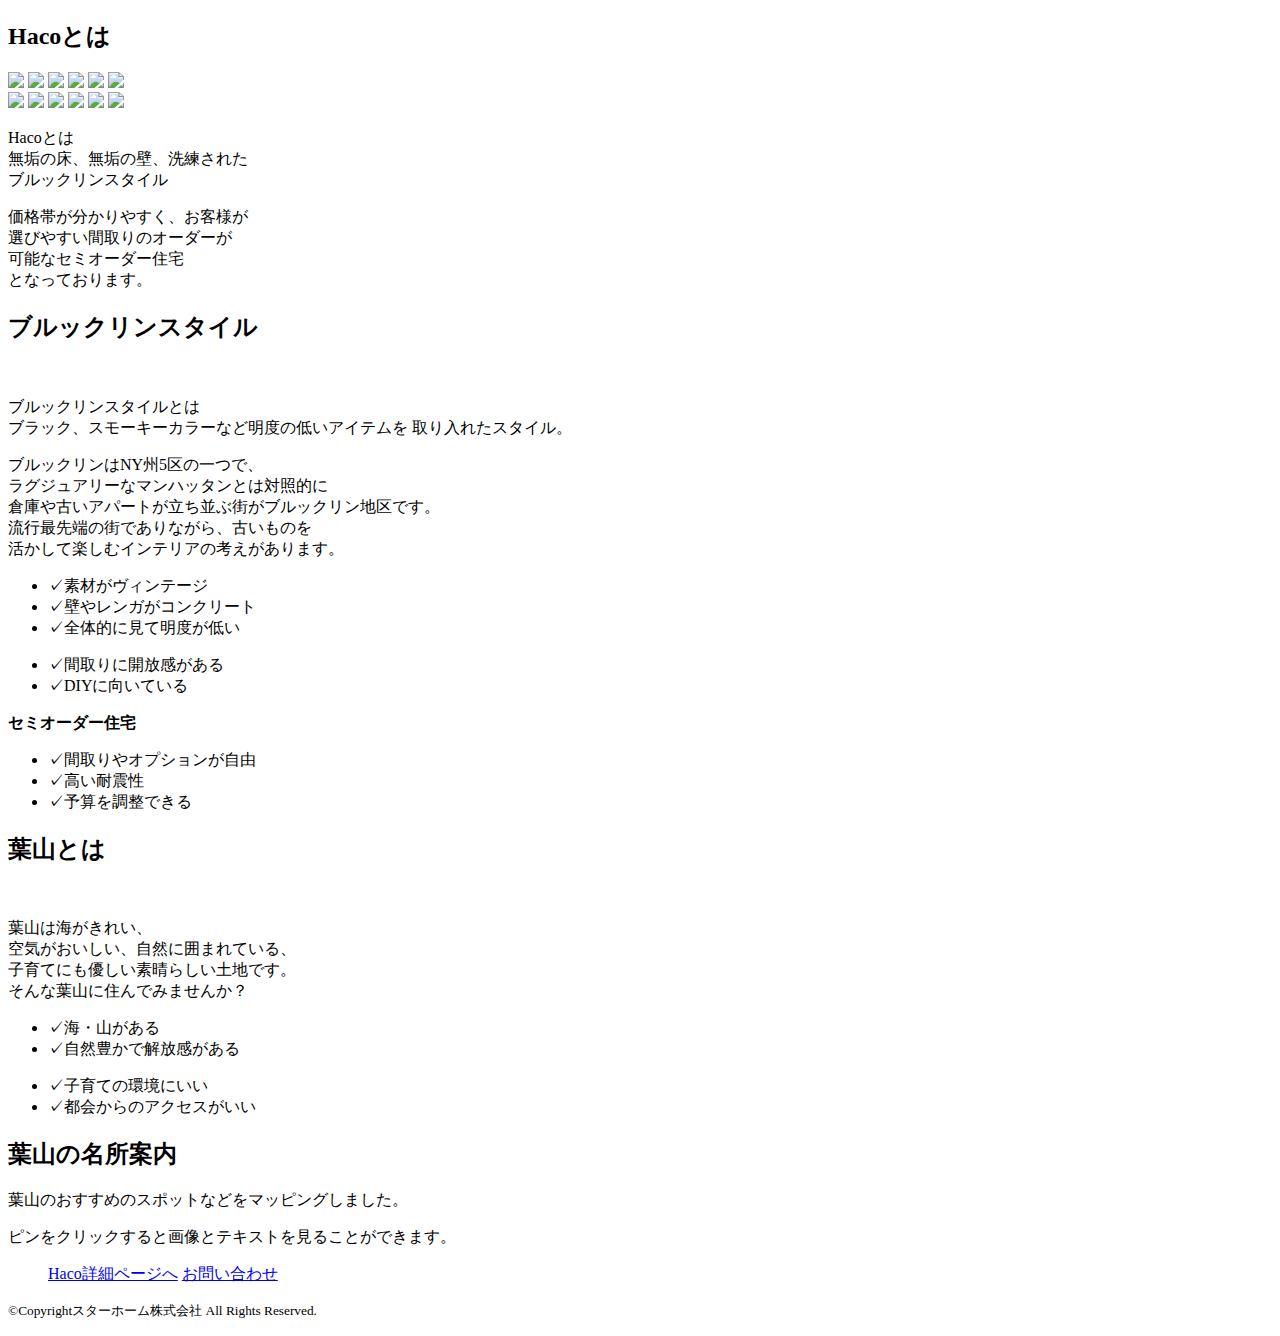
==== index.html @ 890d9145 "1st commit" ====
<!DOCTYPE html>
<html lang="ja">

<head>
    <meta charset="UTF-8">
    <meta name="viewport" content="width=device-width">
    <meta http-equiv=" X-UA-Compatible" content="ie=edge">
    <meta name="viewport" content="initial-scale=1.0,user-scalable=no">
    <title>Hacoランディングページ</title>
    <link rel="stylesheet" href="css/style.css">
    <script src="js/jquery-3.4.1.min.js"></script>
    <script src="js/slide.js" defer></script>
    <script src="js/slide2.js" defer></script>
</head>

<body>
    <header class="mainvisual">
        <div class="mainvisual__pic"></div>
        <div class="mainvisual__logo"></div>
    </header>

    <main>
        <section class="Haco">
            <h2>Hacoとは</h2>
            <div class="Haco-infinity-slide">
                <div class="infinity-slide-list">
                    <img src="img/Haco/Haco_a.jpg" class="infinity-slide-list__item">
                    <img src="img/Haco/Haco_b.jpg" class="infinity-slide-list__item">
                    <img src="img/Haco/Haco_c.jpg" class="infinity-slide-list__item">
                    <img src="img/Haco/Haco_d.jpg" class="infinity-slide-list__item">
                    <img src="img/Haco/Haco_e.jpg" class="infinity-slide-list__item">
                    <img src="img/Haco/Haco_f.jpg" class="infinity-slide-list__item">
                </div>
                <div class="infinity-slide-list">
                    <img src="img/Haco/Haco_a.jpg" class="infinity-slide-list__item">
                    <img src="img/Haco/Haco_b.jpg" class="infinity-slide-list__item">
                    <img src="img/Haco/Haco_c.jpg" class="infinity-slide-list__item">
                    <img src="img/Haco/Haco_d.jpg" class="infinity-slide-list__item">
                    <img src="img/Haco/Haco_e.jpg" class="infinity-slide-list__item">
                    <img src="img/Haco/Haco_f.jpg" class="infinity-slide-list__item">
                </div>
            </div>
            <div class="Haco-text-container">
                <p class="text-container__inner--center">
                    Hacoとは<br>
                    無垢の床、無垢の壁、洗練された<br>
                    ブルックリンスタイル
                </p>
                <p class="text-container__inner--center">
                    価格帯が分かりやすく、お客様が<br>
                    選びやすい間取りのオーダーが<br>
                    可能なセミオーダー住宅<br>
                    となっております。
                </p>
            </div>
        </section>

        <section class="Brk">
            <h2>ブルックリンスタイル</h2>
            <div class="Brk-grid">
                <div class="Brk-slide-container">
                    <div class="Brk-slide">
                        <div class="Brk-slide-item">
                            <div class="item__unit"></div>
                        </div>
                        <div class="Brk-slide-item">
                            <div class="item__unit2"></div>
                        </div>
                        <div class="Brk-slide-item">
                            <div class="item__unit3"></div>
                        </div>
                    </div>
                </div>
                <div class="btn">
                    <img class="btn__back" src="img/yazirusi/hidari.png" alt="" onclick="leftclick()">
                    <img class="btn__next" src="img/yazirusi/migi.png" alt="" onclick="rightclick()">
                </div>

                <div class="Brk-text-container">
                    <p class="text-container__inner--left">
                        ブルックリンスタイルとは<br>
                        ブラック、スモーキーカラーなど明度の低いアイテムを
                        取り入れたスタイル。
                    </p>
                    <p class="text-container__inner--left">
                        ブルックリンはNY州5区の一つで、<br>
                        ラグジュアリーなマンハッタンとは対照的に<br>
                        倉庫や古いアパートが立ち並ぶ街がブルックリン地区です。<br>
                        流行最先端の街でありながら、古いものを<br>
                        活かして楽しむインテリアの考えがあります。
                    </p>
                </div>
            </div>

            <div class="Broken-grid">

                <div class="grid-item">
                    <div class="grid-item__pic"></div>
                    <ul>
                        <li>✓素材がヴィンテージ</li>
                        <li>✓壁やレンガがコンクリート</li>
                        <li>✓全体的に見て明度が低い</li>
                    </ul>
                </div>

                <div class="grid-item2">
                    <div class="grid-item__pic2"></div>
                    <ul>
                        <li>✓間取りに開放感がある</li>
                        <li>✓DIYに向いている</li>
                    </ul>
                </div>

                <div class="position_test">
                    <div class="grid-item3">
                        <b>セミオーダー住宅</b>
                        <ul class="s_order_list">
                            <li>✓間取りやオプションが自由</li>
                            <li>✓高い耐震性</li>
                            <li>✓予算を調整できる</li>
                        </ul>
                    </div>
                    <div class="grid-item3_5"></div>
                </div>
            </div>
        </section>

        <section class="Hayama">
            <h2 class="Hayama_title">葉山とは</h2>
            <div class="Hayama-grid">
                <div class="Hayama-slide-container">
                    <div class="Hayama-slide">
                        <div class="Hayama-slide-item">
                            <div class="Hayama_img"></div>
                        </div>
                        <div class="Hayama-slide-item">
                            <div class="Hayama_img2"></div>
                        </div>
                        <div class="Hayama-slide-item">
                            <div class="Hayama_img3"></div>
                        </div>
                    </div>
                </div>
                <div class="btn">
                    <img class="btn__back" src="img/yazirusi/hidari.png" alt="" onclick="backclick()">
                    <img class="btn__next" src="img/yazirusi/migi.png" alt="" onclick="nextclick()">
                </div>


                <div class="Hayama_text_box">
                    <div class="Hayama_text_matome">
                        <p class="Hayama_text">
                            葉山は海がきれい、<br>
                            空気がおいしい、自然に囲まれている、<br>
                            子育てにも優しい素晴らしい土地です。<br>
                            そんな葉山に住んでみませんか？
                        </p>
                    </div>
                </div>
            </div>

            <div class="Broken-grid">
                <div class="grid-item4">
                    <div class="Hayama_pic"></div>
                    <ul class="kesiki yumincho">
                        <li>✓海・山がある</li>
                        <li>✓自然豊かで解放感がある</li>
                    </ul>
                </div>
                <div class="grid-item5">
                    <div class="Hayama_pic2"></div>
                    <ul>
                        <li>✓子育ての環境にいい</li>
                        <li>✓都会からのアクセスがいい</li>
                    </ul>
                </div>
            </div>
        </section>

        <section class="map">
            <h2>葉山の名所案内</h2>
            <div class="map_grid">
                <div class="map_text_box">
                    <div class="map_text_matome">
                        <p class="map_text">葉山のおすすめのスポットなどをマッピングしました。</P>
                        <P class="map_text">ピンをクリックすると画像とテキストを見ることができます。</P>
                    </div>
                </div>
                <div id="map"></div>
            </div>
        </section>


        <script charset="utf-8"
            src="https://map.yahooapis.jp/js/V1/jsapi?appid=dj00aiZpPVFCVkZtWnJPQTZUaiZzPWNvbnN1bWVyc2VjcmV0Jng9M2U-">
        </script>
        <script>
            window.onload = function () {
                function modal() {

                    $("body").append('<div id="modal-bg"></div>');

                    //画面中央を計算する関数を実行
                    modalResize();

                    $("#modal-bg").fadeIn("slow");
                    $("#modal-main").fadeIn("slow");
                    $(".pic").fadeIn("slow");

                    //画面のどこかをクリックしたらモーダルを閉じる
                    $("#modal-bg,#modal-main,.pic").click(function () {
                        $("#modal-main,#modal-bg,.pic").fadeOut("slow", function () {
                            //挿入した<div id="modal-bg"></div>を削除
                            $('#modal-bg').remove();
                            $('#modal-main').remove();
                            $('.pic').remove();
                        });
                    });
                    $(window).resize(modalResize);

                    function modalResize() {

                        var w = $(window).width();
                        var h = $(window).height();

                        var cw = $("#modal-main,.pic").outerWidth();
                        var ch = $("#modal-main,.pic").outerHeight();

                        //取得した値をcssに追加する
                        $("#modal-main,.pic").css({
                            "left": ((w - cw) / 2) + "px",
                            "top": ((h - ch) / 2) + "px"
                        });
                    };
                }

                var ymap = new Y.Map("map", {
                    // configure: {
                    //     doubleClickZoom: true,
                    //     singleClickPan: true,
                    //     continuousZoom: true,
                    // }
                });
                //コントロール作成
                var control = new Y.SliderZoomControlVertical();

                ymap.addControl(new Y.SearchControl(), new Y.ControlPosition(Y.ControlPosition.TOP_RIGHT))
                ymap.addControl(new Y.SliderZoomControlVertical(), new Y.ControlPosition(Y.ControlPosition
                    .BOTTOM_LEFT))

                // 地図の初期位置作成
                ymap.drawMap(new Y.LatLng(35.267808125475966, 139.58182990818884), 16, Y.LayerSetId.NORMAL);


                // 地図のポイント作成
                var marker = new Y.Marker(new Y.LatLng(35.2637474, 139.5785636), {
                    title: "葉山しおさい公園"
                });
                marker.bind("click", function () {
                    $("body").append('<div id="modal-main"></div>');
                    $("#modal-main").append('<h3 class="modal_title">葉山しおさい公園</h3>')
                    $("#modal-main").append('<img class="modal_pic" src="img/map_img/hayamakouen.jpg">');
                    $("#modal-main").append(
                        '<p class="txt line">葉山御用邸付属邸跡地に開設された公園。三カ岡山を借景とした日本庭園には、流れ落ちる「噴井(ふけい)」の滝があります。茶室一景庵や潮亭などの施設があり、海岸側にある黒松林からは、富士山や伊豆半島、大島などが一望できます。</p>'
                    )
                    modal();
                })
                ymap.addFeature(marker);


                var marker2 = new Y.Marker(new Y.LatLng(35.2649029, 139.576711), {
                    title: "神奈川県立近代美術館"
                });
                marker2.bind("click", function () {
                    $("body").append('<div id="modal-main"></div>');
                    $("#modal-main").append('<h3 class="modal_title">神奈川県立近代美術館</h3>')
                    $("#modal-main").append('<img class="modal_pic" src="img/map_img/bijutukan.jpg">');
                    $("#modal-main").append(
                        '<p class="txt line">神奈川県立近代美術館は、神奈川県にある日本最古の効率近代美術館です。ここでは、ワークショップや講演会を行っていて様々な出会いと発見の場があります。</p>'
                    )
                    modal()
                })
                ymap.addFeature(marker2);


                var marker3 = new Y.Marker(new Y.LatLng(35.2649362, 139.5755667), {
                    title: "一色海水浴場"
                });
                marker3.bind("click", function () {
                    $("body").append('<div id="modal-main"></div>');
                    $("#modal-main").append('<h3 class="modal_title">一色海水浴場</h3>')
                    $("#modal-main").append('<img class="modal_pic" src="img/map_img/isiki.jpg">');
                    $("#modal-main").append(
                        '<p class="txt line">神奈川県の人気スポット・葉山にある「一色海水浴場」は、黒松に囲まれたプライベート感漂う海水浴場です。葉山御用邸の裏でという土地柄もあり、ゆったり過ごすのにぴったり。両サイドには岩場があり磯遊びができるので、水遊びと合わせて一日遊べるスポットです。</p>'
                    )
                    modal();
                })
                ymap.addFeature(marker3);


                var marker4 = new Y.Marker(new Y.LatLng(35.258310610583145, 139.5798236178465), {
                    title: "葉山公園"
                });
                marker4.bind("click", function () {
                    $("body").append('<div id="modal-main"></div>');
                    $("#modal-main").append('<h3 class="modal_title">葉山公園</h3>')
                    $("#modal-main").append('<img class="modal_pic" src="img/map_img/siosai.jpg">');
                    $("#modal-main").append(
                        '<p class="txt line">葉山公園は海に面した公園です。潮風が吹き渡る松林と、目の前に広がる相模湾が、昔と変わらず海岸風景を作り出しています。葉山御用邸に隣接するこの公園は、かつては御用邸付属の馬場でした。</p>'
                    )
                    modal()
                })
                ymap.addFeature(marker4);


                var marker5 = new Y.Marker(new Y.LatLng(35.2702995, 139.5760916), {
                    title: 'あじさい公園'
                });
                marker5.bind("click", function () {
                    $("body").append('<div id="modal-main"></div>');
                    $("#modal-main").append('<h3 class="modal_title">あじさい公園</h3>')
                    $("#modal-main").append('<img class="modal_pic" src="img/map_img/azisai.jpg">');
                    $("#modal-main").append(
                        '<p class="txt line">三ヶ岡山ハイキングコースの入口の一つでもあるあじさい公園。 色とりどりの紫陽花があなたをやさしく迎えます。公園内には、約3,000株のあじさいが植栽され、「かながわ花の名所100選」にも選ばれるほど美しい景色を堪能することができます。</p>'
                    )
                    modal()
                })
                ymap.addFeature(marker5);


                var marker6 = new Y.Marker(new Y.LatLng(35.28392027, 139.56809799), {
                    title: '葉山の朝市'
                });
                marker6.bind("click", function () {
                    $("body").append('<div id="modal-main"></div>');
                    $("#modal-main").append('<h3 class="modal_title">ハヤマ・マーケット日曜市</h3>')
                    $("#modal-main").append('<img class="modal_pic" src="img/map_img/asaiti.jpg">');
                    $("#modal-main").append(
                        '<p class="txt line">葉山の名店や人気店が集まる、「ハヤマ・マーケット日曜市」。毎週日曜日の8時30分～10時30分あたりまで、葉山マリーナ近く、ラ・マーレ・ド・茶屋の裏手の鐙摺（あぶずり）港で行われています。サザエやアジの干物などの魚介類や乾物類だけでなく、海鮮丼や惣菜などの手作り料理のほか、ラ・マーレ・ド・茶屋やブレドール、旭屋牛肉店など、葉山を代表するいろいろなお店が、屋内と屋外で所狭しと並ぶ朝市。地元で採れた魚介や野菜に加え、限定のタルトやこだわりのオリーブオイルなど目移りしてしまう商品が盛りだくさん。</p>'
                    )
                    modal()
                })
                ymap.addFeature(marker6);


                var marker7 = new Y.Marker(new Y.LatLng(35.26507226, 139.59220688), {
                    title: 'プレドール'
                });
                marker7.bind("click", function () {
                    $("body").append('<div id="modal-main"></div>');
                    $("#modal-main").append('<h3 class="modal_title">プレドール</h3>')
                    $("#modal-main").append('<img class="modal_pic" src="img/map_img/puredol.jpg">');
                    $("#modal-main").append(
                        '<p class="txt line">「ブレドール」は神奈川県の葉山にある大人気のパン屋さんです。パン好きなら知らない人はいない！というほど、各地からファンが集うお店。究極のバターといわれているフランス産の「エシレバター」や鎌倉野菜を使ったパンなど、ここでしか食べることができないパンが販売されています。</p>'
                    )
                    modal()
                })
                ymap.addFeature(marker7);


                var marker8 = new Y.Marker(new Y.LatLng(35.27286284032999, 139.56962962115492), {
                    title: '森戸神社'
                });
                marker8.bind("click", function () {
                    $("body").append('<div id="modal-main"></div>');
                    $("#modal-main").append('<h3 class="modal_title">森戸神社</h3>')
                    $("#modal-main").append('<img class="modal_pic" src="img/map_img/morito.jpg">');
                    $("#modal-main").append(
                        '<p class="txt line">森戸神社とは、850年ほど前に、平治の乱に敗れ伊豆に流された源頼朝公が、三嶋明神（三嶋大社）を深く信仰し源氏の再興を祈願したお寺とされています。<br>本殿の脇を通って海側に出ると森戸海岸の美しい景色が目の前に広がります。</p>'
                    )
                    modal()
                })
                ymap.addFeature(marker8);



                // 通知
                if (Y.Util.Platform.isSupportTouchScroll) {
                    alert("タッチスクロール機能がサポートされている端末です");
                }
                if (Y.Util.Platform.isSupportPinchZoom) {
                    alert("ピンチズーム機能がサポートされている端末です");
                } else {
                    //ピンチズーム機能が使えないスマートフォン端末への対応
                    ymap.addControl(new Y.ZoomControl());
                }
            }
        </script>
    </main>
    <footer id="footer">
        <ul class="footer_text">
            <a href="http://www.star-home.co.jp/haco/">Haco詳細ページへ</a>
            <a href="http://www.star-home.co.jp/contact_us/">お問い合わせ</a>
        </ul>
        <P class="footer_text"><small>&copy;Copyrightスターホーム株式会社 All Rights Reserved.</small></P>
    </footer>

</body>

</html>

<!--
    今回はbemを利用し、class名をわかりやすく記述しました。
    初めて利用したため、慣れない作業でしたがbemでの記述は少し読みづらいですが、
    とても判別しやすくいつもよりとても分かりやすく作業することができました。
-->
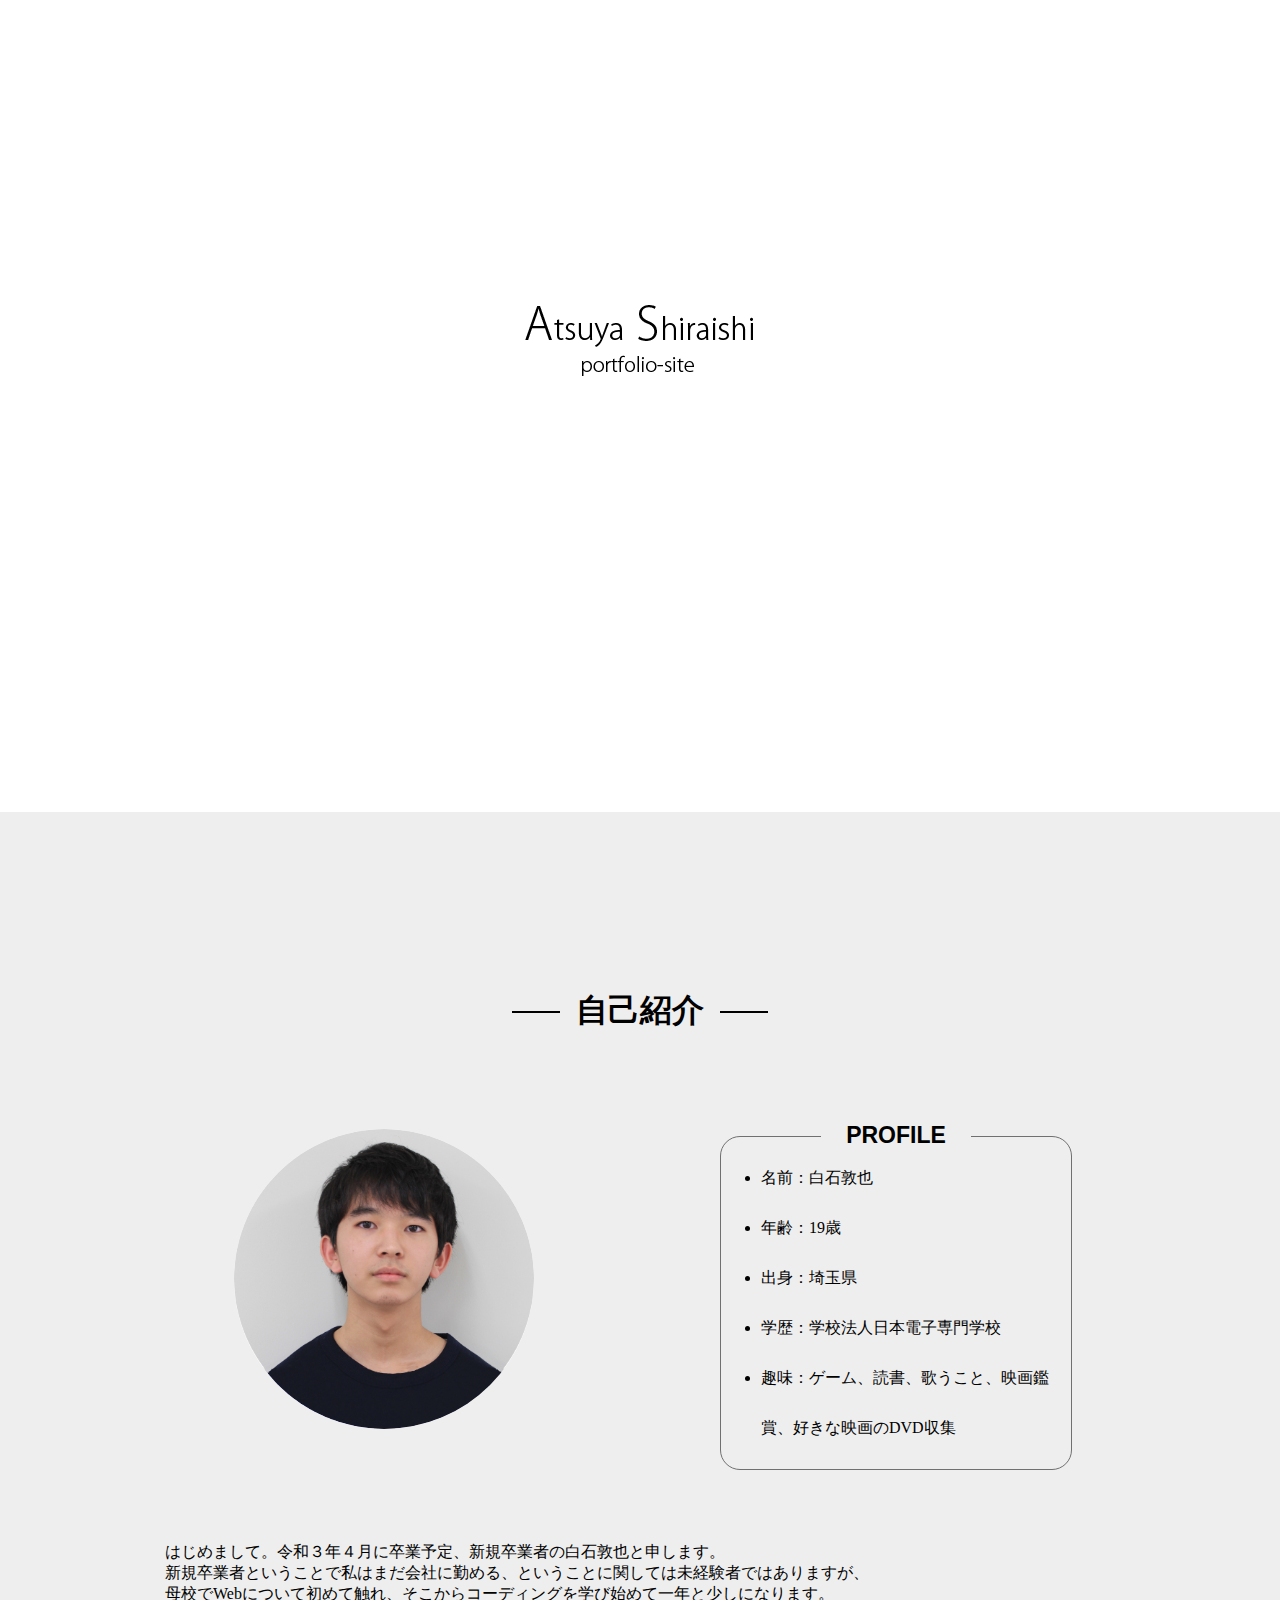
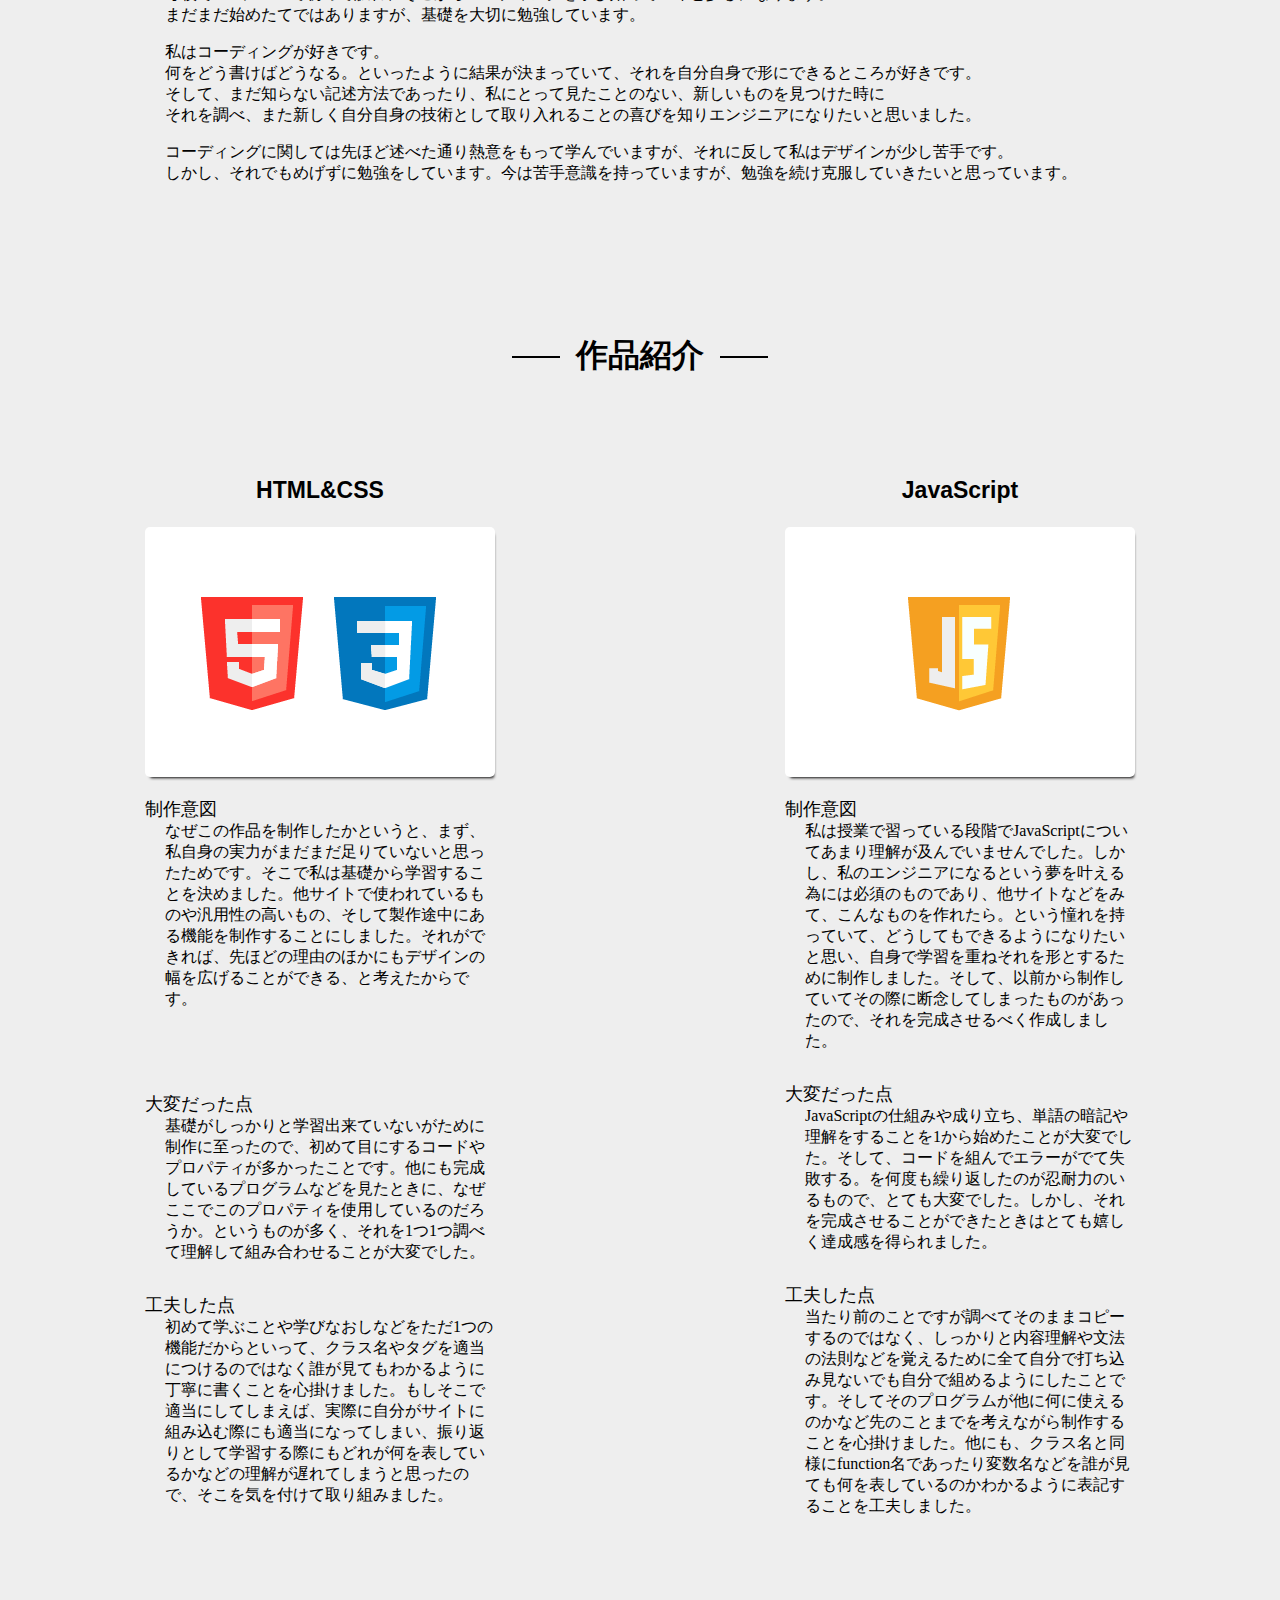
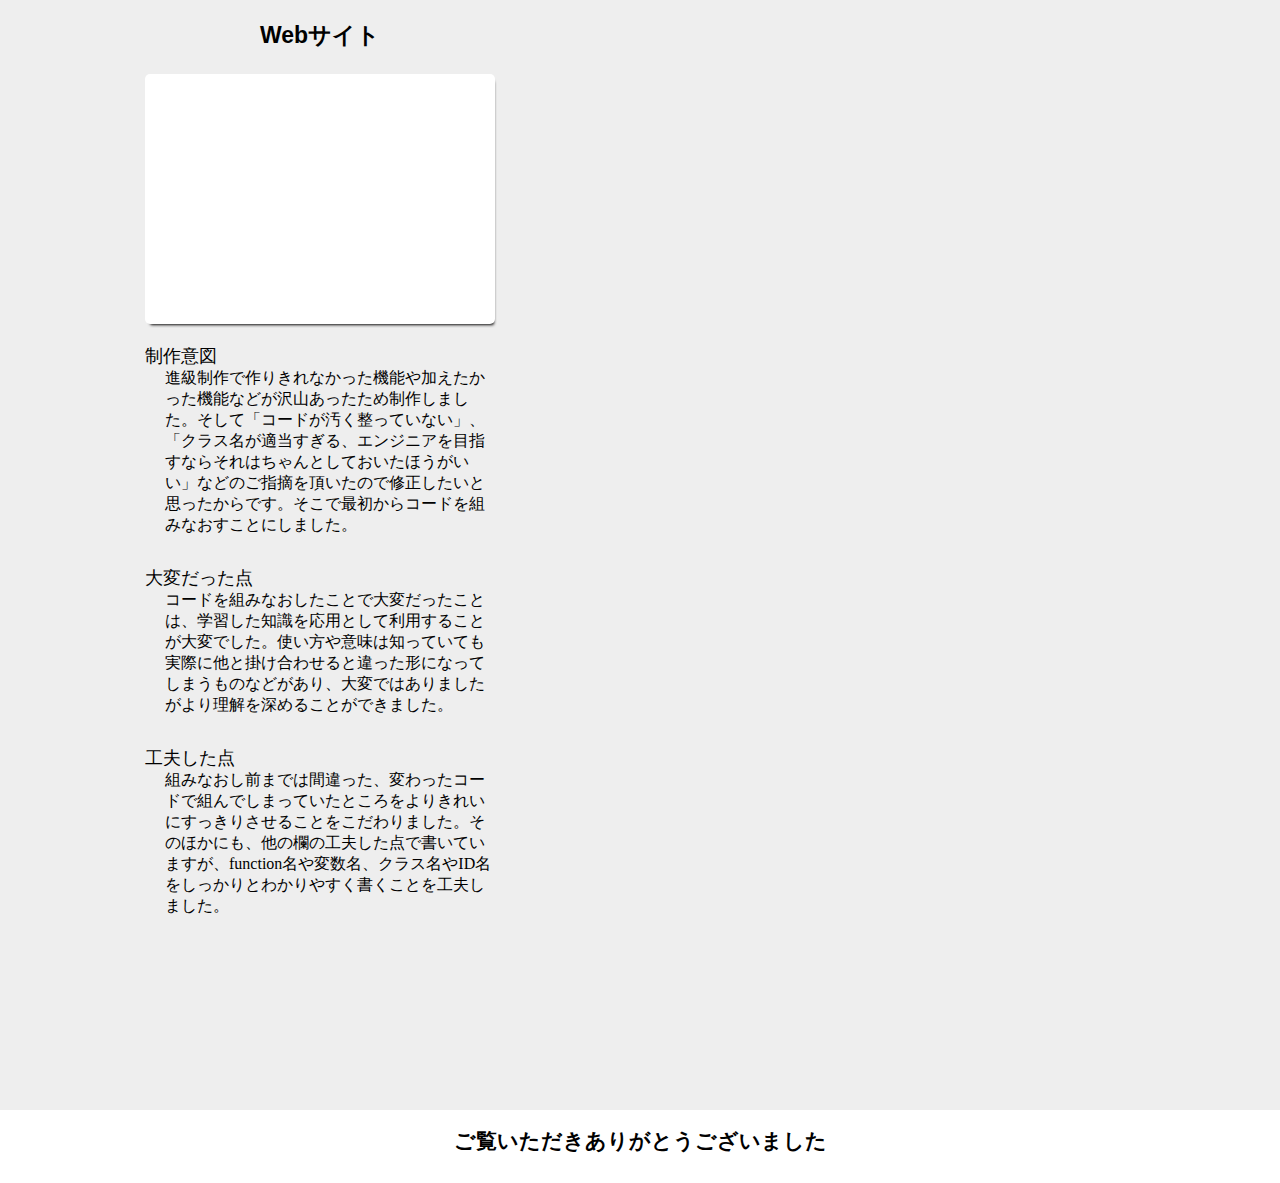
==== commit 7596a8e2: "commit" ====
--- a/index.html
+++ b/index.html
@@ -3,404 +3,147 @@
 
 <head>
     <meta charset="UTF-8">
-    <meta name="viewport" content="width=device-width">
-    <meta http-equiv=" X-UA-Compatible" content="ie=edge">
-    <meta name="viewport" content="initial-scale=1.0,user-scalable=no">
-    <title>Hacoランディングページ</title>
-    <link rel="stylesheet" href="css/style.css">
-    <script src="js/jquery-3.4.1.min.js"></script>
-    <script src="js/slide.js" defer></script>
-    <script src="js/slide2.js" defer></script>
+    <meta name="viewport" content="width=device-width, initial-scale=1.0">
+    <title>白石敦也のポートフォリオサイト</title>
+    <script src="js/script.js"></script>
+    <link rel="stylesheet" href="css/main.css">
 </head>
 
 <body>
-    <header class="mainvisual">
-        <div class="mainvisual__pic"></div>
-        <div class="mainvisual__logo"></div>
+    <header>
+        <div class="mainvisual">
+            <div class="mainvisual__name"></div>
+            <div class="mainvisual__sub-title"></div>
+        </div>
     </header>
 
     <main>
-        <section class="Haco">
-            <h2>Hacoとは</h2>
-            <div class="Haco-infinity-slide">
-                <div class="infinity-slide-list">
-                    <img src="img/Haco/Haco_a.jpg" class="infinity-slide-list__item">
-                    <img src="img/Haco/Haco_b.jpg" class="infinity-slide-list__item">
-                    <img src="img/Haco/Haco_c.jpg" class="infinity-slide-list__item">
-                    <img src="img/Haco/Haco_d.jpg" class="infinity-slide-list__item">
-                    <img src="img/Haco/Haco_e.jpg" class="infinity-slide-list__item">
-                    <img src="img/Haco/Haco_f.jpg" class="infinity-slide-list__item">
-                </div>
-                <div class="infinity-slide-list">
-                    <img src="img/Haco/Haco_a.jpg" class="infinity-slide-list__item">
-                    <img src="img/Haco/Haco_b.jpg" class="infinity-slide-list__item">
-                    <img src="img/Haco/Haco_c.jpg" class="infinity-slide-list__item">
-                    <img src="img/Haco/Haco_d.jpg" class="infinity-slide-list__item">
-                    <img src="img/Haco/Haco_e.jpg" class="infinity-slide-list__item">
-                    <img src="img/Haco/Haco_f.jpg" class="infinity-slide-list__item">
-                </div>
-            </div>
-            <div class="Haco-text-container">
-                <p class="text-container__inner--center">
-                    Hacoとは<br>
-                    無垢の床、無垢の壁、洗練された<br>
-                    ブルックリンスタイル
-                </p>
-                <p class="text-container__inner--center">
-                    価格帯が分かりやすく、お客様が<br>
-                    選びやすい間取りのオーダーが<br>
-                    可能なセミオーダー住宅<br>
-                    となっております。
-                </p>
-            </div>
-        </section>
-
-        <section class="Brk">
-            <h2>ブルックリンスタイル</h2>
-            <div class="Brk-grid">
-                <div class="Brk-slide-container">
-                    <div class="Brk-slide">
-                        <div class="Brk-slide-item">
-                            <div class="item__unit"></div>
-                        </div>
-                        <div class="Brk-slide-item">
-                            <div class="item__unit2"></div>
-                        </div>
-                        <div class="Brk-slide-item">
-                            <div class="item__unit3"></div>
-                        </div>
-                    </div>
-                </div>
-                <div class="btn">
-                    <img class="btn__back" src="img/yazirusi/hidari.png" alt="" onclick="leftclick()">
-                    <img class="btn__next" src="img/yazirusi/migi.png" alt="" onclick="rightclick()">
+        <article class="Self-introduction">
+            <h2 class="Self-introduction__title"><span>自己紹介</span></h2>
+            <div class="Self-introduction-grid">
+                <div class="Self-introduction-grid__face-pic">
+                    <img src="img/face.jpg" alt="" width="300px" height="300px" class="face-pic-circle">
                 </div>
 
-                <div class="Brk-text-container">
-                    <p class="text-container__inner--left">
-                        ブルックリンスタイルとは<br>
-                        ブラック、スモーキーカラーなど明度の低いアイテムを
-                        取り入れたスタイル。
-                    </p>
-                    <p class="text-container__inner--left">
-                        ブルックリンはNY州5区の一つで、<br>
-                        ラグジュアリーなマンハッタンとは対照的に<br>
-                        倉庫や古いアパートが立ち並ぶ街がブルックリン地区です。<br>
-                        流行最先端の街でありながら、古いものを<br>
-                        活かして楽しむインテリアの考えがあります。
-                    </p>
-                </div>
-            </div>
-
-            <div class="Broken-grid">
-
-                <div class="grid-item">
-                    <div class="grid-item__pic"></div>
-                    <ul>
-                        <li>✓素材がヴィンテージ</li>
-                        <li>✓壁やレンガがコンクリート</li>
-                        <li>✓全体的に見て明度が低い</li>
-                    </ul>
-                </div>
-
-                <div class="grid-item2">
-                    <div class="grid-item__pic2"></div>
-                    <ul>
-                        <li>✓間取りに開放感がある</li>
-                        <li>✓DIYに向いている</li>
-                    </ul>
-                </div>
-
-                <div class="position_test">
-                    <div class="grid-item3">
-                        <b>セミオーダー住宅</b>
-                        <ul class="s_order_list">
-                            <li>✓間取りやオプションが自由</li>
-                            <li>✓高い耐震性</li>
-                            <li>✓予算を調整できる</li>
+                <div class="Self-introduction-grid__profile">
+                    <h3 class="title title-effect">PROFILE</h3>
+                    <div class="Self-introduction-grid__profile-container">
+                        <ul class="profile-container-list">
+                            <li>名前：白石敦也</li>
+                            <li>年齢：19歳</li>
+                            <li>出身：埼玉県</li>
+                            <li>学歴：学校法人日本電子専門学校</li>
+                            <li>趣味：ゲーム、読書、歌うこと、映画鑑賞、好きな映画のDVD収集</li>
                         </ul>
-                    </div>
-                    <div class="grid-item3_5"></div>
-                </div>
-            </div>
-        </section>
-
-        <section class="Hayama">
-            <h2 class="Hayama_title">葉山とは</h2>
-            <div class="Hayama-grid">
-                <div class="Hayama-slide-container">
-                    <div class="Hayama-slide">
-                        <div class="Hayama-slide-item">
-                            <div class="Hayama_img"></div>
-                        </div>
-                        <div class="Hayama-slide-item">
-                            <div class="Hayama_img2"></div>
-                        </div>
-                        <div class="Hayama-slide-item">
-                            <div class="Hayama_img3"></div>
-                        </div>
-                    </div>
-                </div>
-                <div class="btn">
-                    <img class="btn__back" src="img/yazirusi/hidari.png" alt="" onclick="backclick()">
-                    <img class="btn__next" src="img/yazirusi/migi.png" alt="" onclick="nextclick()">
-                </div>
-
-
-                <div class="Hayama_text_box">
-                    <div class="Hayama_text_matome">
-                        <p class="Hayama_text">
-                            葉山は海がきれい、<br>
-                            空気がおいしい、自然に囲まれている、<br>
-                            子育てにも優しい素晴らしい土地です。<br>
-                            そんな葉山に住んでみませんか？
-                        </p>
                     </div>
                 </div>
             </div>
+            <div class="Self-introduction-greeting">
+                <p>
+                    はじめまして。令和３年４月に卒業予定、新規卒業者の白石敦也と申します。<br>
+                    新規卒業者ということで私はまだ会社に勤める、ということに関しては未経験者ではありますが、<br>
+                    母校でWebについて初めて触れ、そこからコーディングを学び始めて一年と少しになります。<br>
+                    まだまだ始めたてではありますが、基礎を大切に勉強しています。
+                </p>
+                <p>
+                    私はコーディングが好きです。<br>
+                    何をどう書けばどうなる。といったように結果が決まっていて、それを自分自身で形にできるところが好きです。<br>
+                    そして、まだ知らない記述方法であったり、私にとって見たことのない、新しいものを見つけた時に<br>
+                    それを調べ、また新しく自分自身の技術として取り入れることの喜びを知りエンジニアになりたいと思いました。<br>
+                </p>
+                <p>
+                    コーディングに関しては先ほど述べた通り熱意をもって学んでいますが、それに反して私はデザインが少し苦手です。<br>
+                    しかし、それでもめげずに勉強をしています。今は苦手意識を持っていますが、勉強を続け克服していきたいと思っています。
+                </p>
+            </div>
 
-            <div class="Broken-grid">
-                <div class="grid-item4">
-                    <div class="Hayama_pic"></div>
-                    <ul class="kesiki yumincho">
-                        <li>✓海・山がある</li>
-                        <li>✓自然豊かで解放感がある</li>
-                    </ul>
-                </div>
-                <div class="grid-item5">
-                    <div class="Hayama_pic2"></div>
-                    <ul>
-                        <li>✓子育ての環境にいい</li>
-                        <li>✓都会からのアクセスがいい</li>
-                    </ul>
-                </div>
-            </div>
-        </section>
+        </article>
 
-        <section class="map">
-            <h2>葉山の名所案内</h2>
-            <div class="map_grid">
-                <div class="map_text_box">
-                    <div class="map_text_matome">
-                        <p class="map_text">葉山のおすすめのスポットなどをマッピングしました。</P>
-                        <P class="map_text">ピンをクリックすると画像とテキストを見ることができます。</P>
-                    </div>
-                </div>
-                <div id="map"></div>
-            </div>
-        </section>
+        <article class="work">
+            <h2 class="Work__title"><span>作品紹介</span></h2>
+
+            <div class="Work-grid">
+
+                <section class="Work__HTML-CSS">
+                    <h3 class="title">HTML&CSS</h3>
+                    <div class="HTML-CSS__inner">
+
+                        <a class="inner-link-container" href="Work-page/HTML_CSS-page/index.html">
+                            <div class="inner-link-container__pic--HC"></div>
+                        </a>
 
 
-        <script charset="utf-8"
-            src="https://map.yahooapis.jp/js/V1/jsapi?appid=dj00aiZpPVFCVkZtWnJPQTZUaiZzPWNvbnN1bWVyc2VjcmV0Jng9M2U-">
-        </script>
-        <script>
-            window.onload = function () {
-                function modal() {
+                        <dl>
+                            <dt>制作意図</dt>
+                            <dd>なぜこの作品を制作したかというと、まず、私自身の実力がまだまだ足りていないと思ったためです。そこで私は基礎から学習することを決めました。他サイトで使われているものや汎用性の高いもの、そして製作途中にある機能を制作することにしました。それができれば、先ほどの理由のほかにもデザインの幅を広げることができる、と考えたからです。
+                            </dd>
 
-                    $("body").append('<div id="modal-bg"></div>');
+                            <dt>大変だった点</dt>
+                            <dd>基礎がしっかりと学習出来ていないがために制作に至ったので、初めて目にするコードやプロパティが多かったことです。他にも完成しているプログラムなどを見たときに、なぜここでこのプロパティを使用しているのだろうか。というものが多く、それを1つ1つ調べて理解して組み合わせることが大変でした。
+                            </dd>
 
-                    //画面中央を計算する関数を実行
-                    modalResize();
+                            <dt>工夫した点</dt>
+                            <dd>初めて学ぶことや学びなおしなどをただ1つの機能だからといって、クラス名やタグを適当につけるのではなく誰が見てもわかるように丁寧に書くことを心掛けました。もしそこで適当にしてしまえば、実際に自分がサイトに組み込む際にも適当になってしまい、振り返りとして学習する際にもどれが何を表しているかなどの理解が遅れてしまうと思ったので、そこを気を付けて取り組みました。
+                            </dd>
+                        </dl>
 
-                    $("#modal-bg").fadeIn("slow");
-                    $("#modal-main").fadeIn("slow");
-                    $(".pic").fadeIn("slow");
+                    </div>
+                </section>
 
-                    //画面のどこかをクリックしたらモーダルを閉じる
-                    $("#modal-bg,#modal-main,.pic").click(function () {
-                        $("#modal-main,#modal-bg,.pic").fadeOut("slow", function () {
-                            //挿入した<div id="modal-bg"></div>を削除
-                            $('#modal-bg').remove();
-                            $('#modal-main').remove();
-                            $('.pic').remove();
-                        });
-                    });
-                    $(window).resize(modalResize);
+                <section class="Work__JavaScript">
+                    <h3 class="title">JavaScript</h3>
+                    <div class="JavaScript__inner">
+                        <a class="inner-link-container" href="Work-page/JavaScript-page/index.html">
+                            <div class="inner-link-container__pic--JS"></div>
+                        </a>
+                        <dl>
+                            <dt>制作意図</dt>
+                            <dd>私は授業で習っている段階でJavaScriptについてあまり理解が及んでいませんでした。しかし、私のエンジニアになるという夢を叶える為には必須のものであり、他サイトなどをみて、こんなものを作れたら。という憧れを持っていて、どうしてもできるようになりたいと思い、自身で学習を重ねそれを形とするために制作しました。そして、以前から制作していてその際に断念してしまったものがあったので、それを完成させるべく作成しました。
+                            </dd>
 
-                    function modalResize() {
+                            <dt>大変だった点</dt>
+                            <dd>JavaScriptの仕組みや成り立ち、単語の暗記や理解をすることを1から始めたことが大変でした。そして、コードを組んでエラーがでて失敗する。を何度も繰り返したのが忍耐力のいるもので、とても大変でした。しかし、それを完成させることができたときはとても嬉しく達成感を得られました。
+                            </dd>
 
-                        var w = $(window).width();
-                        var h = $(window).height();
+                            <dt>工夫した点</dt>
+                            <dd>当たり前のことですが調べてそのままコピーするのではなく、しっかりと内容理解や文法の法則などを覚えるために全て自分で打ち込み見ないでも自分で組めるようにしたことです。そしてそのプログラムが他に何に使えるのかなど先のことまでを考えながら制作することを心掛けました。他にも、クラス名と同様にfunction名であったり変数名などを誰が見ても何を表しているのかわかるように表記することを工夫しました。
+                            </dd>
+                        </dl>
 
-                        var cw = $("#modal-main,.pic").outerWidth();
-                        var ch = $("#modal-main,.pic").outerHeight();
+                    </div>
+                </section>
 
-                        //取得した値をcssに追加する
-                        $("#modal-main,.pic").css({
-                            "left": ((w - cw) / 2) + "px",
-                            "top": ((h - ch) / 2) + "px"
-                        });
-                    };
-                }
+                <section class="Web">
+                    <h3 class="title">Webサイト</h3>
+                    <div class="Web__inner">
+                        <a class="inner-link-container" href="Work-page/Web-page/index.html">
+                            <div class="inner-link-container__pic--Web"></div>
+                        </a>
 
-                var ymap = new Y.Map("map", {
-                    // configure: {
-                    //     doubleClickZoom: true,
-                    //     singleClickPan: true,
-                    //     continuousZoom: true,
-                    // }
-                });
-                //コントロール作成
-                var control = new Y.SliderZoomControlVertical();
+                        <dl>
+                            <dt>制作意図</dt>
+                            <dd>進級制作で作りきれなかった機能や加えたかった機能などが沢山あったため制作しました。そして「コードが汚く整っていない」、「クラス名が適当すぎる、エンジニアを目指すならそれはちゃんとしておいたほうがいい」などのご指摘を頂いたので修正したいと思ったからです。そこで最初からコードを組みなおすことにしました。
+                            </dd>
 
-                ymap.addControl(new Y.SearchControl(), new Y.ControlPosition(Y.ControlPosition.TOP_RIGHT))
-                ymap.addControl(new Y.SliderZoomControlVertical(), new Y.ControlPosition(Y.ControlPosition
-                    .BOTTOM_LEFT))
+                            <dt>大変だった点</dt>
+                            <dd>コードを組みなおしたことで大変だったことは、学習した知識を応用として利用することが大変でした。使い方や意味は知っていても実際に他と掛け合わせると違った形になってしまうものなどがあり、大変ではありましたがより理解を深めることができました。
+                            </dd>
 
-                // 地図の初期位置作成
-                ymap.drawMap(new Y.LatLng(35.267808125475966, 139.58182990818884), 16, Y.LayerSetId.NORMAL);
+                            <dt>工夫した点</dt>
+                            <dd>組みなおし前までは間違った、変わったコードで組んでしまっていたところをよりきれいにすっきりさせることをこだわりました。そのほかにも、他の欄の工夫した点で書いていますが、function名や変数名、クラス名やID名をしっかりとわかりやすく書くことを工夫しました。
+                            </dd>
+                        </dl>
 
+                    </div>
+                </section>
+            </div>
+        </article>
 
-                // 地図のポイント作成
-                var marker = new Y.Marker(new Y.LatLng(35.2637474, 139.5785636), {
-                    title: "葉山しおさい公園"
-                });
-                marker.bind("click", function () {
-                    $("body").append('<div id="modal-main"></div>');
-                    $("#modal-main").append('<h3 class="modal_title">葉山しおさい公園</h3>')
-                    $("#modal-main").append('<img class="modal_pic" src="img/map_img/hayamakouen.jpg">');
-                    $("#modal-main").append(
-                        '<p class="txt line">葉山御用邸付属邸跡地に開設された公園。三カ岡山を借景とした日本庭園には、流れ落ちる「噴井(ふけい)」の滝があります。茶室一景庵や潮亭などの施設があり、海岸側にある黒松林からは、富士山や伊豆半島、大島などが一望できます。</p>'
-                    )
-                    modal();
-                })
-                ymap.addFeature(marker);
-
-
-                var marker2 = new Y.Marker(new Y.LatLng(35.2649029, 139.576711), {
-                    title: "神奈川県立近代美術館"
-                });
-                marker2.bind("click", function () {
-                    $("body").append('<div id="modal-main"></div>');
-                    $("#modal-main").append('<h3 class="modal_title">神奈川県立近代美術館</h3>')
-                    $("#modal-main").append('<img class="modal_pic" src="img/map_img/bijutukan.jpg">');
-                    $("#modal-main").append(
-                        '<p class="txt line">神奈川県立近代美術館は、神奈川県にある日本最古の効率近代美術館です。ここでは、ワークショップや講演会を行っていて様々な出会いと発見の場があります。</p>'
-                    )
-                    modal()
-                })
-                ymap.addFeature(marker2);
-
-
-                var marker3 = new Y.Marker(new Y.LatLng(35.2649362, 139.5755667), {
-                    title: "一色海水浴場"
-                });
-                marker3.bind("click", function () {
-                    $("body").append('<div id="modal-main"></div>');
-                    $("#modal-main").append('<h3 class="modal_title">一色海水浴場</h3>')
-                    $("#modal-main").append('<img class="modal_pic" src="img/map_img/isiki.jpg">');
-                    $("#modal-main").append(
-                        '<p class="txt line">神奈川県の人気スポット・葉山にある「一色海水浴場」は、黒松に囲まれたプライベート感漂う海水浴場です。葉山御用邸の裏でという土地柄もあり、ゆったり過ごすのにぴったり。両サイドには岩場があり磯遊びができるので、水遊びと合わせて一日遊べるスポットです。</p>'
-                    )
-                    modal();
-                })
-                ymap.addFeature(marker3);
-
-
-                var marker4 = new Y.Marker(new Y.LatLng(35.258310610583145, 139.5798236178465), {
-                    title: "葉山公園"
-                });
-                marker4.bind("click", function () {
-                    $("body").append('<div id="modal-main"></div>');
-                    $("#modal-main").append('<h3 class="modal_title">葉山公園</h3>')
-                    $("#modal-main").append('<img class="modal_pic" src="img/map_img/siosai.jpg">');
-                    $("#modal-main").append(
-                        '<p class="txt line">葉山公園は海に面した公園です。潮風が吹き渡る松林と、目の前に広がる相模湾が、昔と変わらず海岸風景を作り出しています。葉山御用邸に隣接するこの公園は、かつては御用邸付属の馬場でした。</p>'
-                    )
-                    modal()
-                })
-                ymap.addFeature(marker4);
-
-
-                var marker5 = new Y.Marker(new Y.LatLng(35.2702995, 139.5760916), {
-                    title: 'あじさい公園'
-                });
-                marker5.bind("click", function () {
-                    $("body").append('<div id="modal-main"></div>');
-                    $("#modal-main").append('<h3 class="modal_title">あじさい公園</h3>')
-                    $("#modal-main").append('<img class="modal_pic" src="img/map_img/azisai.jpg">');
-                    $("#modal-main").append(
-                        '<p class="txt line">三ヶ岡山ハイキングコースの入口の一つでもあるあじさい公園。 色とりどりの紫陽花があなたをやさしく迎えます。公園内には、約3,000株のあじさいが植栽され、「かながわ花の名所100選」にも選ばれるほど美しい景色を堪能することができます。</p>'
-                    )
-                    modal()
-                })
-                ymap.addFeature(marker5);
-
-
-                var marker6 = new Y.Marker(new Y.LatLng(35.28392027, 139.56809799), {
-                    title: '葉山の朝市'
-                });
-                marker6.bind("click", function () {
-                    $("body").append('<div id="modal-main"></div>');
-                    $("#modal-main").append('<h3 class="modal_title">ハヤマ・マーケット日曜市</h3>')
-                    $("#modal-main").append('<img class="modal_pic" src="img/map_img/asaiti.jpg">');
-                    $("#modal-main").append(
-                        '<p class="txt line">葉山の名店や人気店が集まる、「ハヤマ・マーケット日曜市」。毎週日曜日の8時30分～10時30分あたりまで、葉山マリーナ近く、ラ・マーレ・ド・茶屋の裏手の鐙摺（あぶずり）港で行われています。サザエやアジの干物などの魚介類や乾物類だけでなく、海鮮丼や惣菜などの手作り料理のほか、ラ・マーレ・ド・茶屋やブレドール、旭屋牛肉店など、葉山を代表するいろいろなお店が、屋内と屋外で所狭しと並ぶ朝市。地元で採れた魚介や野菜に加え、限定のタルトやこだわりのオリーブオイルなど目移りしてしまう商品が盛りだくさん。</p>'
-                    )
-                    modal()
-                })
-                ymap.addFeature(marker6);
-
-
-                var marker7 = new Y.Marker(new Y.LatLng(35.26507226, 139.59220688), {
-                    title: 'プレドール'
-                });
-                marker7.bind("click", function () {
-                    $("body").append('<div id="modal-main"></div>');
-                    $("#modal-main").append('<h3 class="modal_title">プレドール</h3>')
-                    $("#modal-main").append('<img class="modal_pic" src="img/map_img/puredol.jpg">');
-                    $("#modal-main").append(
-                        '<p class="txt line">「ブレドール」は神奈川県の葉山にある大人気のパン屋さんです。パン好きなら知らない人はいない！というほど、各地からファンが集うお店。究極のバターといわれているフランス産の「エシレバター」や鎌倉野菜を使ったパンなど、ここでしか食べることができないパンが販売されています。</p>'
-                    )
-                    modal()
-                })
-                ymap.addFeature(marker7);
-
-
-                var marker8 = new Y.Marker(new Y.LatLng(35.27286284032999, 139.56962962115492), {
-                    title: '森戸神社'
-                });
-                marker8.bind("click", function () {
-                    $("body").append('<div id="modal-main"></div>');
-                    $("#modal-main").append('<h3 class="modal_title">森戸神社</h3>')
-                    $("#modal-main").append('<img class="modal_pic" src="img/map_img/morito.jpg">');
-                    $("#modal-main").append(
-                        '<p class="txt line">森戸神社とは、850年ほど前に、平治の乱に敗れ伊豆に流された源頼朝公が、三嶋明神（三嶋大社）を深く信仰し源氏の再興を祈願したお寺とされています。<br>本殿の脇を通って海側に出ると森戸海岸の美しい景色が目の前に広がります。</p>'
-                    )
-                    modal()
-                })
-                ymap.addFeature(marker8);
-
-
-
-                // 通知
-                if (Y.Util.Platform.isSupportTouchScroll) {
-                    alert("タッチスクロール機能がサポートされている端末です");
-                }
-                if (Y.Util.Platform.isSupportPinchZoom) {
-                    alert("ピンチズーム機能がサポートされている端末です");
-                } else {
-                    //ピンチズーム機能が使えないスマートフォン端末への対応
-                    ymap.addControl(new Y.ZoomControl());
-                }
-            }
-        </script>
     </main>
-    <footer id="footer">
-        <ul class="footer_text">
-            <a href="http://www.star-home.co.jp/haco/">Haco詳細ページへ</a>
-            <a href="http://www.star-home.co.jp/contact_us/">お問い合わせ</a>
-        </ul>
-        <P class="footer_text"><small>&copy;Copyrightスターホーム株式会社 All Rights Reserved.</small></P>
+    <footer class="footer">
+        <h2 class="thanks">ご覧いただきありがとうございました</h2>
     </footer>
 
 </body>
 
-</html>
-
-<!--
-    今回はbemを利用し、class名をわかりやすく記述しました。
-    初めて利用したため、慣れない作業でしたがbemでの記述は少し読みづらいですが、
-    とても判別しやすくいつもよりとても分かりやすく作業することができました。
--->+</html>--- a/css/main.css
+++ b/css/main.css
@@ -0,0 +1,265 @@
+body {
+    margin: 0;
+}
+
+/* ----------------- header ↓ -------------- */
+.mainvisual {
+    background-color: white;
+    height: 812px;
+    text-align: center;
+    width: 100%;
+}
+
+.mainvisual__name {
+    background: url(../img/nameL.jpg) no-repeat;
+    display: inline-block;
+    height: 50px;
+    margin-top: 300px;
+    width: 235px;
+}
+
+.mainvisual__sub-title {
+    background: url(../img/portfolio.jpg)no-repeat;
+    height: 30px;
+    margin: 0 auto;
+    width: 120px;
+}
+
+/* -------------- main ↓　------------- */
+main {
+    background-color: #EEEEEE;
+    padding-top: 150px;
+    padding-bottom: 1%;
+}
+
+h2 span {
+    display: inline-block;
+    padding: 0 0.5em;
+    position: relative;
+}
+
+h2 span::before,
+h2 span::after {
+    background-color: black;
+    content: '';
+    height: 2px;
+    position: absolute;
+    top: 50%;
+    width: 1.5em;
+}
+
+h2 span::before {
+    left: 100%;
+}
+
+h2 span::after {
+    right: 100%;
+}
+
+.title {
+    text-align: center;
+}
+
+/* -------------------- 自己紹介 ↓ --------------------- */
+.Self-introduction,
+.work {
+    margin-bottom: 150px;
+}
+
+.Self-introduction__title,
+.Work__title {
+    text-align: center;
+}
+
+.title-effect {
+    background-color: #EEEEEE;
+    margin: 0 auto;
+    position: relative;
+    top: 13px;
+    width: 150px;
+}
+
+.Self-introduction-grid {
+    margin-bottom: 7%
+}
+
+.Self-introduction-grid__face-pic {
+    margin-top: 70px;
+    text-align: center;
+}
+
+.face-pic-circle {
+    border-radius: 50%;
+}
+
+.Self-introduction-grid__profile {
+    margin-top: 50px;
+}
+
+
+.Self-introduction-grid__profile-container {
+    border: solid 0.7px #707070;
+    border-radius: 20px;
+    margin: 0 auto;
+    width: 350px;
+}
+
+.profile-container-list {
+    line-height: 50px;
+}
+
+
+/* ----------------- 作品紹介 ↓ ----------------- */
+
+
+.Work__HTML-CSS,
+.Work__JavaScript,
+.Web {
+    margin-top: 50px;
+}
+
+.Self-introduction-greeting,
+.HTML-CSS__inner,
+.JavaScript__inner,
+.Web__inner {
+    display: block;
+    margin: 0 auto;
+    width: 350px;
+}
+
+.inner-link-container {
+    background-color: #FFFFFF;
+    box-shadow: 2px 4px 3px -3px rgb(12, 11, 11);
+    border-radius: 5px;
+    display: inline-block;
+    height: 250px;
+    position: relative;
+    transform: perspective(1px) translateZ(0);
+    transition-duration: 0.3s;
+    transition-property: box-shadow, transform;
+    width: 350px;
+}
+
+.inner-link-container:hover {
+    box-shadow: 0 10px 10px -10px black;
+    transform: scale(1.07);
+}
+
+.inner-link-container__pic--HC {
+    background: url(../img/HTML_CSS_logo.png) no-repeat;
+    height: 115px;
+    left: 16%;
+    position: absolute;
+    top: 28%;
+    width: 240px;
+}
+
+.inner-link-container__pic--JS {
+    background: url(../img/JavaScript_logo.png) no-repeat;
+    height: 115px;
+    left: 35%;
+    position: absolute;
+    top: 28%;
+    width: 110px;
+}
+
+.inner-link-container__pic--Web {
+    background: url(../img/top22.jpg) no-repeat;
+    background-position: center;
+    background-size: cover;
+    border-radius: 5px;
+    height: 250px;
+    position: absolute;
+    width: 350px;
+}
+
+dd {
+    margin-bottom: 20px;
+    margin-left: 20px;
+    margin: 0 0 30px 20px;
+}
+
+.footer {
+    background-color: white;
+    padding-bottom: 10px;
+    text-align: center;
+}
+
+/* ----------- font ↓ ---------- */
+.Self-introduction__title,
+.Work__title {
+    font-size: 2rem;
+    font-family: "Helvetica Neue",
+        "Helvetica",
+        "Hiragino Sans",
+        "Hiragino Kaku Gothic ProN",
+        "Arial",
+        "Yu Gothic",
+        "Meiryo",
+        sans-serif;
+}
+
+.title {
+    font-size: 23px;
+}
+
+.thanks {
+    font-size: 1.3rem
+}
+
+.title,
+.thanks {
+    font-family: "Helvetica Neue",
+        "Helvetica",
+        "Hiragino Sans",
+        "Hiragino Kaku Gothic ProN",
+        "Arial",
+        "Yu Gothic",
+        "Meiryo",
+        sans-serif;
+}
+
+.Self-introduction-greeting,
+dd {
+    font-family: serif
+}
+
+dt {
+    font-family: "游ゴシック Large",
+        "Yu Gothic Medium",
+        "游ゴシック体",
+        "YuGothic",
+        "ヒラギノ角ゴ ProN W3",
+        "Hiragino Kaku Gothic ProN",
+        "メイリオ",
+        "Meiryo",
+        "verdana",
+        sans-serif;
+    font-size: 18px;
+}
+
+
+@media (min-width: 768px) {
+
+    .Self-introduction {
+        margin-right: 10%;
+        margin-left: 10%;
+    }
+
+
+    .Self-introduction-grid,
+    .Work-grid {
+        display: grid;
+        grid-template-columns: 1fr 1fr
+    }
+
+    .Self-introduction-greeting {
+        margin: 0 auto;
+        width: 950px;
+    }
+
+    .Work__HTML-CSS dt:first-child+dd {
+        margin-bottom: 82px;
+    }
+
+}